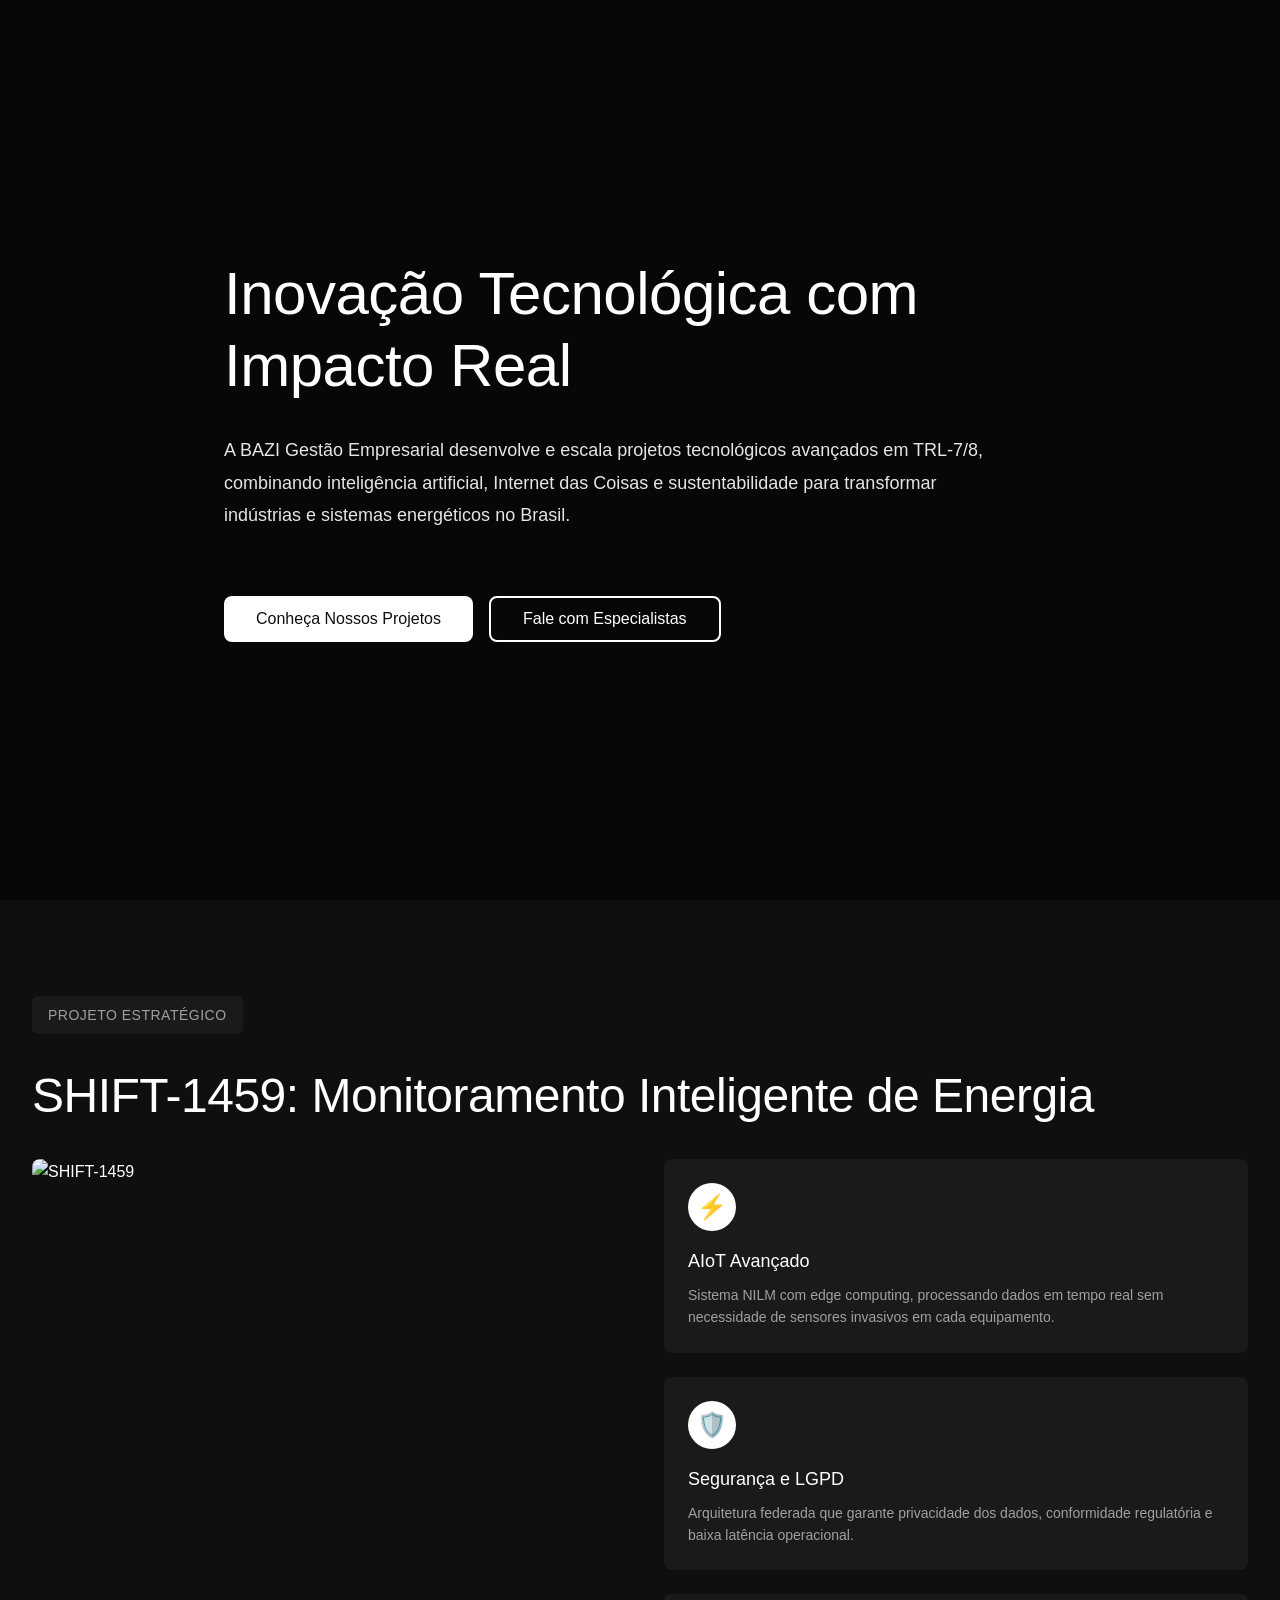
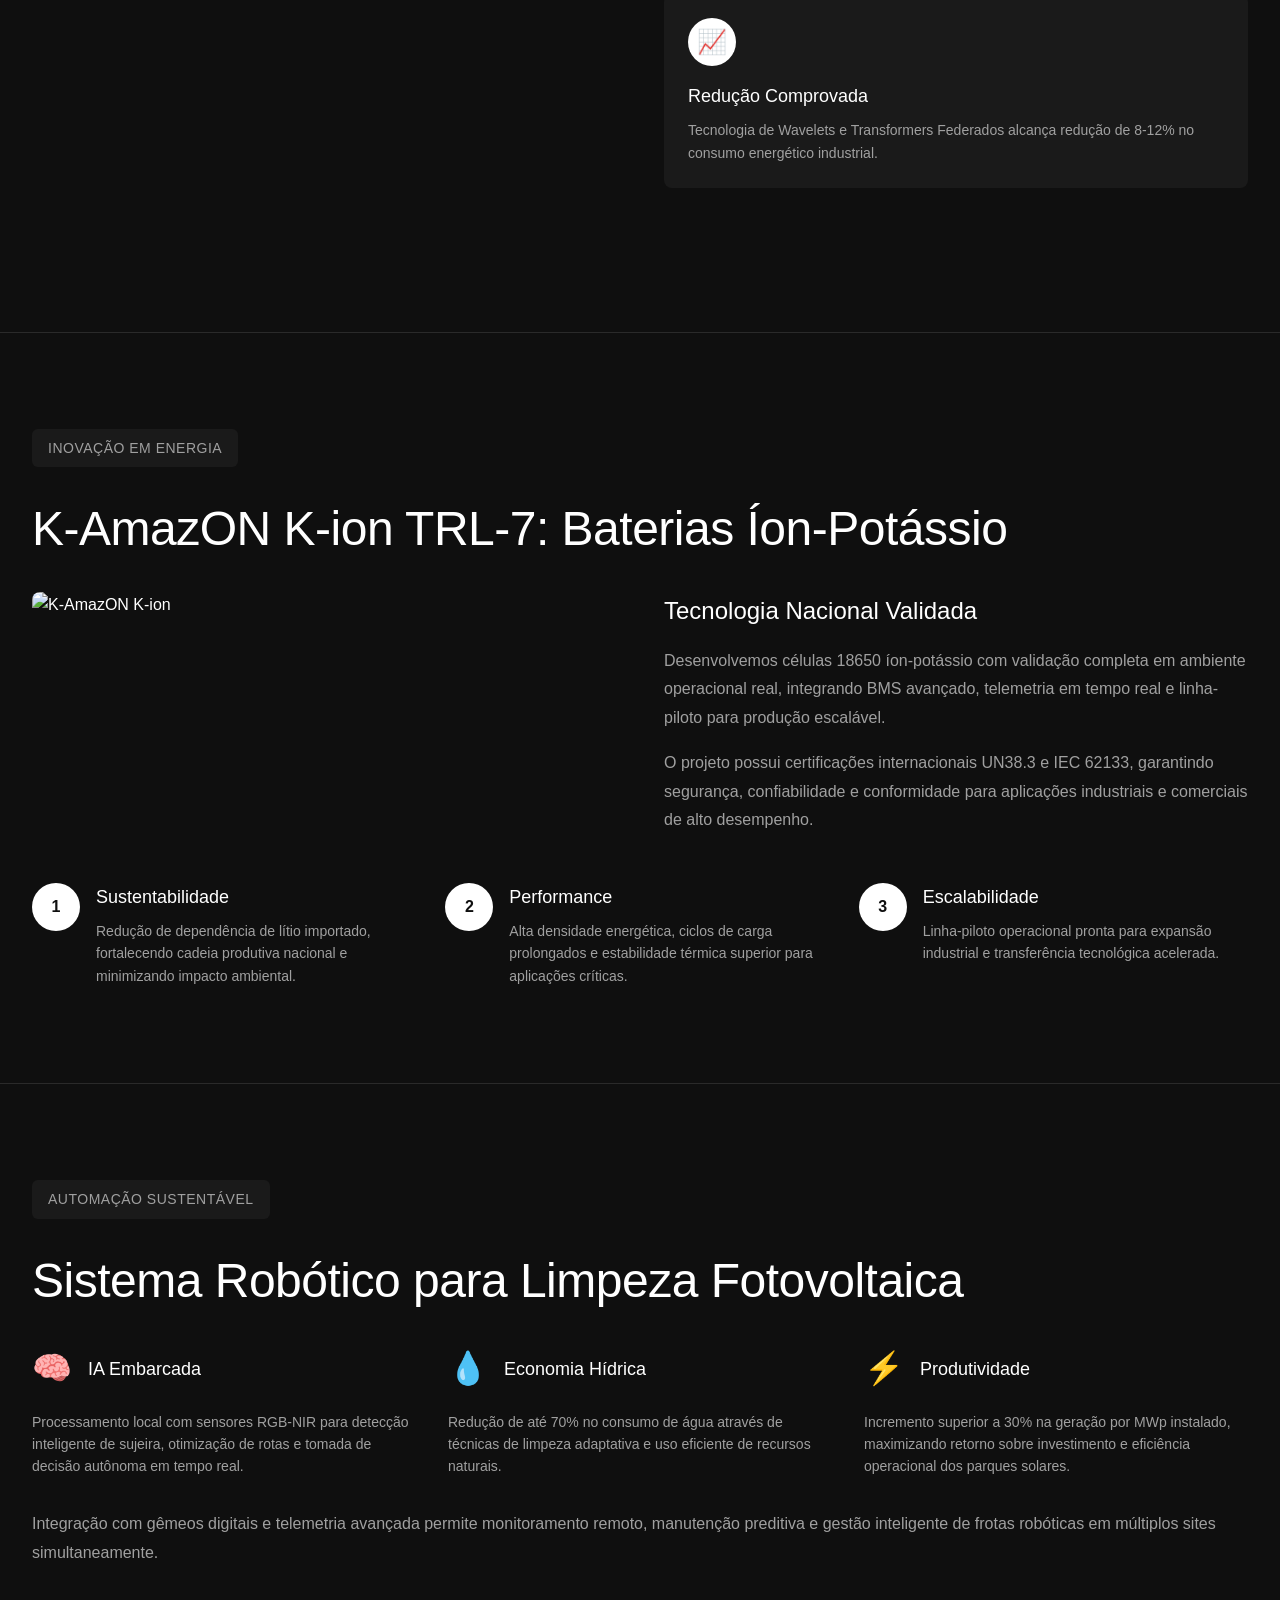
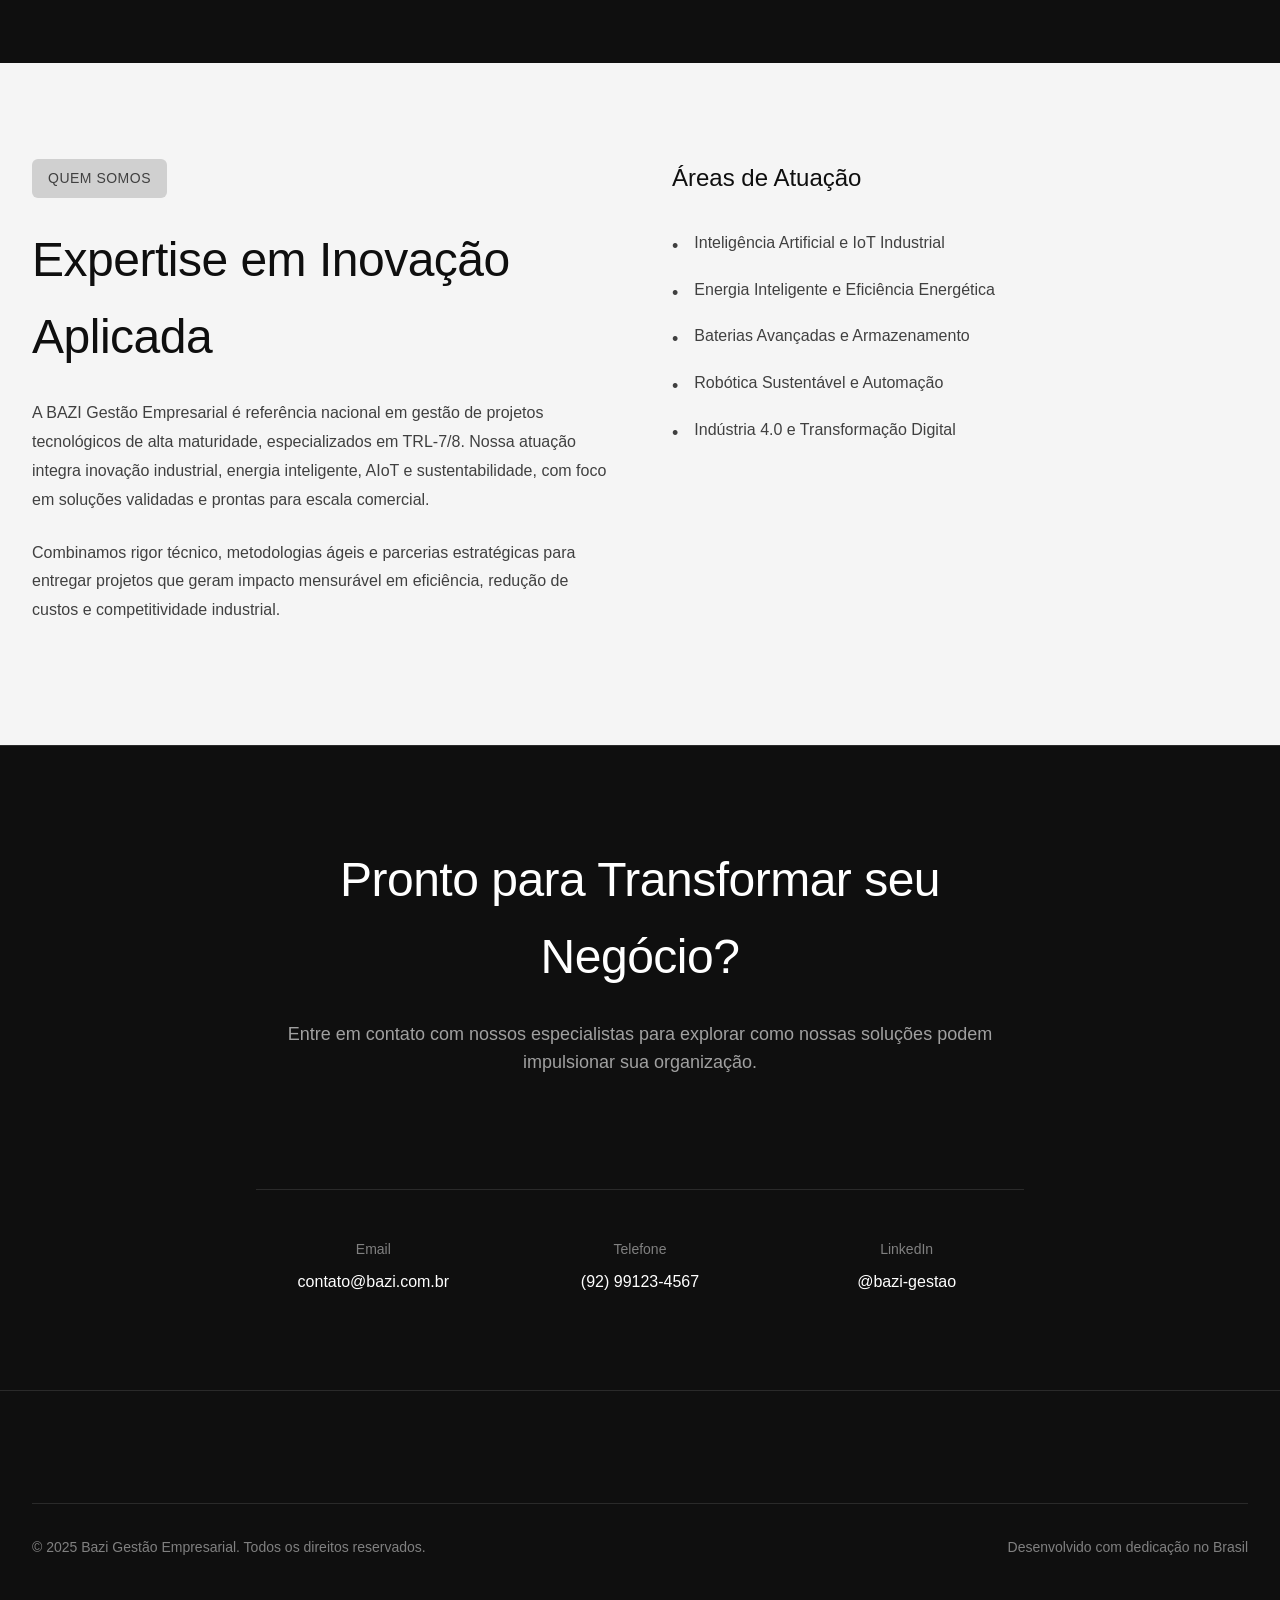
==== index.html @ 4ce4a008 "Add files via upload" ====
<!DOCTYPE html>
<html lang="pt-BR">
<head>
    <meta charset="UTF-8">
    <meta name="viewport" content="width=device-width, initial-scale=1.0">
    <title>Bazi Gestão Empresarial - Inovação e Tecnologia</title>
    <meta name="description" content="Bazi Gestão Empresarial: Inovação em IA, IoT, baterias K-ion e robótica autônoma para sustentabilidade no Amazonas.">
    <meta name="theme-color" content="#0F0F0F">
    <link rel="preconnect" href="https://fonts.googleapis.com">
    <link rel="preconnect" href="https://fonts.gstatic.com" crossorigin>
    <link href="https://fonts.googleapis.com/css2?family=Poppins:wght@400;500;600;700&family=Outfit:wght@400;500;600&family=Space+Mono:wght@400;700&display=swap" rel="stylesheet">
    <link rel="stylesheet" href="style.css">
</head>
<body>

    <!-- Faltando imagens, logo e favicon -->
    <!-- Hero -->
    <section class="hero" id="home">
        <div class="hero-content">
            <h1>Inovação Tecnológica com Impacto Real</h1>
            <p>A BAZI Gestão Empresarial desenvolve e escala projetos tecnológicos avançados em TRL-7/8, combinando inteligência artificial, Internet das Coisas e sustentabilidade para transformar indústrias e sistemas energéticos no Brasil.</p>
            <div class="hero-buttons">
                <button class="btn btn-primary" onclick="document.getElementById('projects').scrollIntoView({behavior: 'smooth'})">Conheça Nossos Projetos</button>
                <button class="btn btn-outline">Fale com Especialistas</button>
            </div>
        </div>
    </section>

    <section class="projects" id="projects">
        <!-- SHIFT-1459 -->
        <div class="project-item">
            <div class="container">
                <div class="project-badge">PROJETO ESTRATÉGICO</div>
                <h2 class="project-title">SHIFT-1459: Monitoramento Inteligente de Energia</h2>

                <div class="project-grid">
                    <img src="" alt="SHIFT-1459" class="project-image">
                    <div class="project-features">
                        <div class="feature-card">
                            <div class="feature-icon">⚡</div>
                            <h3 class="feature-title">AIoT Avançado</h3>
                            <p class="feature-text">Sistema NILM com edge computing, processando dados em tempo real sem necessidade de sensores invasivos em cada equipamento.</p>
                        </div>
                        <div class="feature-card">
                            <div class="feature-icon">🛡️</div>
                            <h3 class="feature-title">Segurança e LGPD</h3>
                            <p class="feature-text">Arquitetura federada que garante privacidade dos dados, conformidade regulatória e baixa latência operacional.</p>
                        </div>
                        <div class="feature-card">
                            <div class="feature-icon">📈</div>
                            <h3 class="feature-title">Redução Comprovada</h3>
                            <p class="feature-text">Tecnologia de Wavelets e Transformers Federados alcança redução de 8-12% no consumo energético industrial.</p>
                        </div>
                    </div>
                </div>
            </div>
        </div>

        <!-- K-AmazON K-ion -->
        <div class="project-item">
            <div class="container">
                <div class="project-badge">INOVAÇÃO EM ENERGIA</div>
                <h2 class="project-title">K-AmazON K-ion TRL-7: Baterias Íon-Potássio</h2>

                <div class="project-grid">
                    <img src="" alt="K-AmazON K-ion" class="project-image">
                    <div>
                        <h3 style="font-size: 1.5rem; font-weight: 300; color: white; margin-bottom: 1rem;">Tecnologia Nacional Validada</h3>
                        <p style="color: #A0A0A0; font-size: 1rem; line-height: 1.8; margin-bottom: 1rem;">Desenvolvemos células 18650 íon-potássio com validação completa em ambiente operacional real, integrando BMS avançado, telemetria em tempo real e linha-piloto para produção escalável.</p>
                        <p style="color: #A0A0A0; font-size: 1rem; line-height: 1.8;">O projeto possui certificações internacionais UN38.3 e IEC 62133, garantindo segurança, confiabilidade e conformidade para aplicações industriais e comerciais de alto desempenho.</p>
                    </div>
                </div>

                <div class="timeline">
                    <div class="timeline-item">
                        <div class="timeline-number">1</div>
                        <div class="timeline-content">
                            <h4>Sustentabilidade</h4>
                            <p>Redução de dependência de lítio importado, fortalecendo cadeia produtiva nacional e minimizando impacto ambiental.</p>
                        </div>
                    </div>
                    <div class="timeline-item">
                        <div class="timeline-number">2</div>
                        <div class="timeline-content">
                            <h4>Performance</h4>
                            <p>Alta densidade energética, ciclos de carga prolongados e estabilidade térmica superior para aplicações críticas.</p>
                        </div>
                    </div>
                    <div class="timeline-item">
                        <div class="timeline-number">3</div>
                        <div class="timeline-content">
                            <h4>Escalabilidade</h4>
                            <p>Linha-piloto operacional pronta para expansão industrial e transferência tecnológica acelerada.</p>
                        </div>
                    </div>
                </div>
            </div>
        </div>

        <!-- Sistema Robótico para limpeza -->
        <div class="project-item">
            <div class="container">
                <div class="project-badge">AUTOMAÇÃO SUSTENTÁVEL</div>
                <h2 class="project-title">Sistema Robótico para Limpeza Fotovoltaica</h2>

                <div style="display: grid; grid-template-columns: repeat(auto-fit, minmax(250px, 1fr)); gap: 2rem; margin-bottom: 2rem;">
                    <div>
                        <div style="display: flex; align-items: center; gap: 1rem; margin-bottom: 1rem;">
                            <span style="font-size: 2rem;">🧠</span>
                            <h3 style="font-size: 1.125rem; font-weight: 300; color: white;">IA Embarcada</h3>
                        </div>
                        <p style="color: #A0A0A0; font-size: 0.875rem; line-height: 1.6;">Processamento local com sensores RGB-NIR para detecção inteligente de sujeira, otimização de rotas e tomada de decisão autônoma em tempo real.</p>
                    </div>
                    <div>
                        <div style="display: flex; align-items: center; gap: 1rem; margin-bottom: 1rem;">
                            <span style="font-size: 2rem;">💧</span>
                            <h3 style="font-size: 1.125rem; font-weight: 300; color: white;">Economia Hídrica</h3>
                        </div>
                        <p style="color: #A0A0A0; font-size: 0.875rem; line-height: 1.6;">Redução de até 70% no consumo de água através de técnicas de limpeza adaptativa e uso eficiente de recursos naturais.</p>
                    </div>
                    <div>
                        <div style="display: flex; align-items: center; gap: 1rem; margin-bottom: 1rem;">
                            <span style="font-size: 2rem;">⚡</span>
                            <h3 style="font-size: 1.125rem; font-weight: 300; color: white;">Produtividade</h3>
                        </div>
                        <p style="color: #A0A0A0; font-size: 0.875rem; line-height: 1.6;">Incremento superior a 30% na geração por MWp instalado, maximizando retorno sobre investimento e eficiência operacional dos parques solares.</p>
                    </div>
                </div>

                <p style="color: #A0A0A0; font-size: 1rem; line-height: 1.8;">Integração com gêmeos digitais e telemetria avançada permite monitoramento remoto, manutenção preditiva e gestão inteligente de frotas robóticas em múltiplos sites simultaneamente.</p>
            </div>
        </div>
    </section>

    <!-- About -->
    <section class="about" id="about">
        <div class="container">
            <div class="about-grid">
                <div>
                    <div class="about-tag">QUEM SOMOS</div>
                    <h2>Expertise em Inovação Aplicada</h2>
                    <p>A BAZI Gestão Empresarial é referência nacional em gestão de projetos tecnológicos de alta maturidade, especializados em TRL-7/8. Nossa atuação integra inovação industrial, energia inteligente, AIoT e sustentabilidade, com foco em soluções validadas e prontas para escala comercial.</p>
                    <p>Combinamos rigor técnico, metodologias ágeis e parcerias estratégicas para entregar projetos que geram impacto mensurável em eficiência, redução de custos e competitividade industrial.</p>
                </div>
                <div>
                    <h3 class="areas-title">Áreas de Atuação</h3>
                    <ul class="areas-list">
                        <li>Inteligência Artificial e IoT Industrial</li>
                        <li>Energia Inteligente e Eficiência Energética</li>
                        <li>Baterias Avançadas e Armazenamento</li>
                        <li>Robótica Sustentável e Automação</li>
                        <li>Indústria 4.0 e Transformação Digital</li>
                    </ul>
                </div>
            </div>
        </div>
    </section>

    <!-- CTA -->
    <section class="cta">
        <div class="container">
            <div class="cta-content">
                <h2>Pronto para Transformar seu Negócio?</h2>
                <p>Entre em contato com nossos especialistas para explorar como nossas soluções podem impulsionar sua organização.</p>
                <div class="cta-buttons">
                </div>
                <div class="contact-info">
                    <div class="contact-item">
                        <span class="contact-label">Email</span>
                        <a href="mailto:contato@bazi.com.br" class="contact-link">contato@bazi.com.br</a>
                    </div>
                    <div class="contact-item">
                        <span class="contact-label">Telefone</span>
                        <a href="tel:+5592991234567" class="contact-link">(92) 99123-4567</a>
                    </div>
                    <div class="contact-item">
                        <span class="contact-label">LinkedIn</span>
                        <a href="https://linkedin.com/company/bazi" target="_blank" rel="noopener noreferrer" class="contact-link">@bazi-gestao</a>
                    </div>
                </div>
            </div>
        </div>
    </section>

    <!-- Footer -->
    <footer>
        <div class="container">
            <div class="footer-grid">
             
            </div>
            <div class="footer-bottom">
                <p>&copy; 2025 Bazi Gestão Empresarial. Todos os direitos reservados.</p>
                <p>Desenvolvido com dedicação no Brasil</p>
            </div>
        </div>
    </footer>

    <script>
        document.querySelectorAll('a[href^="#"]').forEach(anchor => {
            anchor.addEventListener('click', function (e) {
                const href = this.getAttribute('href');
                if (href !== '#' && document.querySelector(href)) {
                    e.preventDefault();
                    document.querySelector(href).scrollIntoView({
                        behavior: 'smooth'
                    });
                }
            });
        });

        const observerOptions = {
            threshold: 0.1,
            rootMargin: '0px 0px -100px 0px'
        };

        const observer = new IntersectionObserver(function(entries) {
            entries.forEach(entry => {
                if (entry.isIntersecting) {
                    entry.target.classList.add('fade-in');
                    observer.unobserve(entry.target);
                }
            });
        }, observerOptions);

        document.querySelectorAll('.project-item, .about').forEach(el => {
            observer.observe(el);
        });
    </script>
</body>
</html>
---- style.css ----
* {
            margin: 0;
            padding: 0;
            box-sizing: border-box;
        }

        html {
            scroll-behavior: smooth;
        }

        body {
            font-family: -apple-system, BlinkMacSystemFont, 'Segoe UI', 'Roboto', 'Oxygen', 'Ubuntu', 'Cantarell', sans-serif;
            background-color: #0F0F0F;
            color: #FFFFFF;
            line-height: 1.6;
        }

        .container {
            width: 100%;
            margin: 0 auto;
            padding: 0 1rem;
        }

        @media (min-width: 640px) {
            .container {
                padding: 0 1.5rem;
            }
        }

        @media (min-width: 1024px) {
            .container {
                padding: 0 2rem;
                max-width: 1280px;
            }
        }

        .hero {
            position: relative;
            width: 100%;
            min-height: 100vh;
            display: flex;
            align-items: center;
            justify-content: center;
            overflow: hidden;
        }

        .hero::before {
            content: '';
            position: absolute;
            inset: 0;
            background: url('https://images.unsplash.com/photo-1451187580459-43490279c0fa?w=1600&h=900&fit=crop') center/cover;
            opacity: 0.3;
            z-index: 0;
        }

        .hero::after {
            content: '';
            position: absolute;
            inset: 0;
            background-color: rgba(0, 0, 0, 0.55);
            z-index: 1;
        }

        .hero-content {
            position: relative;
            z-index: 10;
            max-width: 56rem;
            padding: 2rem;
            animation: fadeIn 0.8s ease-out;
        }

        .hero h1 {
            font-size: clamp(2rem, 8vw, 3.75rem);
            font-weight: 300;
            line-height: 1.2;
            margin-bottom: 2rem;
            letter-spacing: -0.5px;
        }

        .hero p {
            font-size: 1.125rem;
            color: #E5E5E5;
            max-width: 48rem;
            line-height: 1.8;
            margin-bottom: 2rem;
            font-weight: 300;
        }

        .hero-buttons {
            display: flex;
            flex-direction: column;
            gap: 1rem;
            padding-top: 2rem;
        }

        @media (min-width: 640px) {
            .hero-buttons {
                flex-direction: row;
            }
        }

        .btn {
            padding: 0.75rem 2rem;
            border-radius: 0.5rem;
            font-size: 1rem;
            font-weight: 500;
            cursor: pointer;
            transition: all 0.3s ease;
            border: none;
            text-decoration: none;
            display: inline-block;
            text-align: center;
        }

        .btn-primary {
            background-color: #FFFFFF;
            color: #0F0F0F;
        }

        .btn-primary:hover {
            background-color: #F2F2F2;
        }

        .btn-outline {
            border: 2px solid #FFFFFF;
            color: #FFFFFF;
            background-color: transparent;
        }

        .btn-outline:hover {
            background-color: rgba(255, 255, 255, 0.1);
        }

        .projects {
            background-color: #0F0F0F;
            width: 100%;
        }

        .project-item {
            padding: 6rem 0;
            border-bottom: 1px solid #2A2A2A;
        }

        .project-item:last-child {
            border-bottom: none;
        }

        .project-badge {
            display: inline-flex;
            align-items: center;
            gap: 0.5rem;
            background-color: #1A1A1A;
            padding: 0.5rem 1rem;
            border-radius: 0.375rem;
            margin-bottom: 1.5rem;
            color: #A0A0A0;
            font-size: 0.875rem;
            font-weight: 500;
            text-transform: uppercase;
            letter-spacing: 0.5px;
        }

        .project-title {
            font-size: clamp(1.875rem, 5vw, 3rem);
            font-weight: 300;
            margin-bottom: 1.5rem;
            letter-spacing: -0.5px;
        }

        .project-grid {
            display: grid;
            grid-template-columns: 1fr;
            gap: 3rem;
            align-items: start;
            margin-bottom: 3rem;
        }

        @media (min-width: 1024px) {
            .project-grid {
                grid-template-columns: 1fr 1fr;
            }
        }

        .project-image {
            width: 100%;
            height: auto;
            border-radius: 0.5rem;
            object-fit: cover;
        }

        .project-features {
            display: grid;
            grid-template-columns: 1fr;
            gap: 1.5rem;
        }

        .feature-card {
            background-color: #1A1A1A;
            padding: 1.5rem;
            border-radius: 0.5rem;
        }

        .feature-icon {
            width: 3rem;
            height: 3rem;
            border-radius: 50%;
            background-color: #FFFFFF;
            color: #0F0F0F;
            display: flex;
            align-items: center;
            justify-content: center;
            margin-bottom: 1rem;
            font-size: 1.5rem;
        }

        .feature-title {
            font-size: 1.125rem;
            font-weight: 500;
            margin-bottom: 0.5rem;
        }

        .feature-text {
            color: #A0A0A0;
            font-size: 0.875rem;
            line-height: 1.6;
        }

        .timeline {
            display: grid;
            grid-template-columns: 1fr;
            gap: 1.5rem;
        }

        @media (min-width: 768px) {
            .timeline {
                grid-template-columns: repeat(3, 1fr);
            }
        }

        .timeline-item {
            position: relative;
            display: flex;
            gap: 1rem;
        }

        .timeline-number {
            width: 3rem;
            height: 3rem;
            border-radius: 50%;
            background-color: #FFFFFF;
            color: #0F0F0F;
            display: flex;
            align-items: center;
            justify-content: center;
            font-weight: 600;
            flex-shrink: 0;
            z-index: 10;
        }

        .timeline-content h4 {
            font-size: 1.125rem;
            font-weight: 300;
            margin-bottom: 0.5rem;
        }

        .timeline-content p {
            color: #A0A0A0;
            font-size: 0.875rem;
            line-height: 1.6;
        }


        .about {
            background-color: #F5F5F5;
            padding: 6rem 0;
        }

        .about-grid {
            display: grid;
            grid-template-columns: 1fr;
            gap: 4rem;
        }

        @media (min-width: 1024px) {
            .about-grid {
                grid-template-columns: 1fr 1fr;
            }
        }

        .about-tag {
            display: inline-block;
            background-color: #D0D0D0;
            padding: 0.5rem 1rem;
            border-radius: 0.375rem;
            color: #404040;
            font-size: 0.875rem;
            font-weight: 500;
            text-transform: uppercase;
            letter-spacing: 0.5px;
            margin-bottom: 1.5rem;
        }

        .about h2 {
            font-size: clamp(1.875rem, 5vw, 3rem);
            font-weight: 300;
            color: #0F0F0F;
            margin-bottom: 1.5rem;
            letter-spacing: -0.5px;
        }

        .about p {
            color: #404040;
            font-size: 1rem;
            font-weight: 300;
            line-height: 1.8;
            margin-bottom: 1.5rem;
        }

        .areas-title {
            font-size: 1.5rem;
            font-weight: 300;
            color: #0F0F0F;
            margin-bottom: 2rem;
        }

        .areas-list {
            list-style: none;
        }

        .areas-list li {
            display: flex;
            gap: 1rem;
            margin-bottom: 1rem;
            color: #404040;
            font-size: 1rem;
            font-weight: 300;
        }

        .areas-list li::before {
            content: '•';
            font-weight: 300;
            font-size: 1.125rem;
            margin-top: 0.125rem;
            flex-shrink: 0;
        }

       
        .cta {
            background-color: #0F0F0F;
            padding: 6rem 0;
            border-top: 1px solid #2A2A2A;
        }

        .cta-content {
            max-width: 48rem;
            margin: 0 auto;
            text-align: center;
        }

        .cta h2 {
            font-size: clamp(1.875rem, 5vw, 3rem);
            font-weight: 300;
            margin-bottom: 1.5rem;
            letter-spacing: -0.5px;
        }

        .cta p {
            font-size: 1.125rem;
            color: #A0A0A0;
            font-weight: 300;
            margin-bottom: 2rem;
        }

        .cta-buttons {
            display: flex;
            flex-direction: column;
            gap: 1rem;
            justify-content: center;
            padding-top: 2rem;
            margin-bottom: 3rem;
        }
        /* responsividade */
        @media (min-width: 640px) {
            .cta-buttons {
                flex-direction: row;
            }
        }

        .contact-info {
            padding-top: 3rem;
            border-top: 1px solid #2A2A2A;
            display: grid;
            grid-template-columns: 1fr;
            gap: 2rem;
        }

        @media (min-width: 768px) {
            .contact-info {
                grid-template-columns: repeat(3, 1fr);
            }
        }

        .contact-item {
            text-align: center;
        }

        .contact-label {
            color: #808080;
            font-size: 0.875rem;
            margin-bottom: 0.5rem;
            display: block;
        }

        .contact-link {
            color: #FFFFFF;
            text-decoration: none;
            font-weight: 300;
            transition: color 0.3s ease;
        }

        .contact-link:hover {
            color: #A0A0A0;
        }

        /* Footer */
        footer {
            background-color: #0F0F0F;
            border-top: 1px solid #2A2A2A;
            padding: 4rem 0;
        }

        .footer-grid {
            display: grid;
            grid-template-columns: 1fr;
            gap: 3rem;
            margin-bottom: 3rem;
        }

        @media (min-width: 768px) {
            .footer-grid {
                grid-template-columns: repeat(4, 1fr);
            }
        }

        .footer-section h3,
        .footer-section h4 {
            font-weight: 300;
            margin-bottom: 1rem;
            font-size: 1.125rem;
        }

        .footer-section p {
            color: #808080;
            font-size: 0.875rem;
            line-height: 1.6;
            font-weight: 300;
        }

        .footer-links {
            list-style: none;
        }

        .footer-links li {
            margin-bottom: 0.5rem;
        }

        .footer-links a {
            color: #808080;
            text-decoration: none;
            font-size: 0.875rem;
            font-weight: 300;
            transition: color 0.3s ease;
        }

        .footer-links a:hover {
            color: #FFFFFF;
        }

        .footer-bottom {
            border-top: 1px solid #2A2A2A;
            padding-top: 2rem;
            display: flex;
            flex-direction: column;
            gap: 1rem;
            text-align: center;
        }

        @media (min-width: 768px) {
            .footer-bottom {
                flex-direction: row;
                justify-content: space-between;
                text-align: left;
            }
        }

        .footer-bottom p {
            color: #808080;
            font-size: 0.875rem;
            font-weight: 300;
        }

        /* animação */
        @keyframes fadeIn {
            from {
                opacity: 0;
                transform: translateY(20px);
            }
            to {
                opacity: 1;
                transform: translateY(0);
            }
        }

        .fade-in {
            animation: fadeIn 0.8s ease-out;
        }

        .icon {
            display: inline-block;
            width: 1.5rem;
            height: 1.5rem;
        }
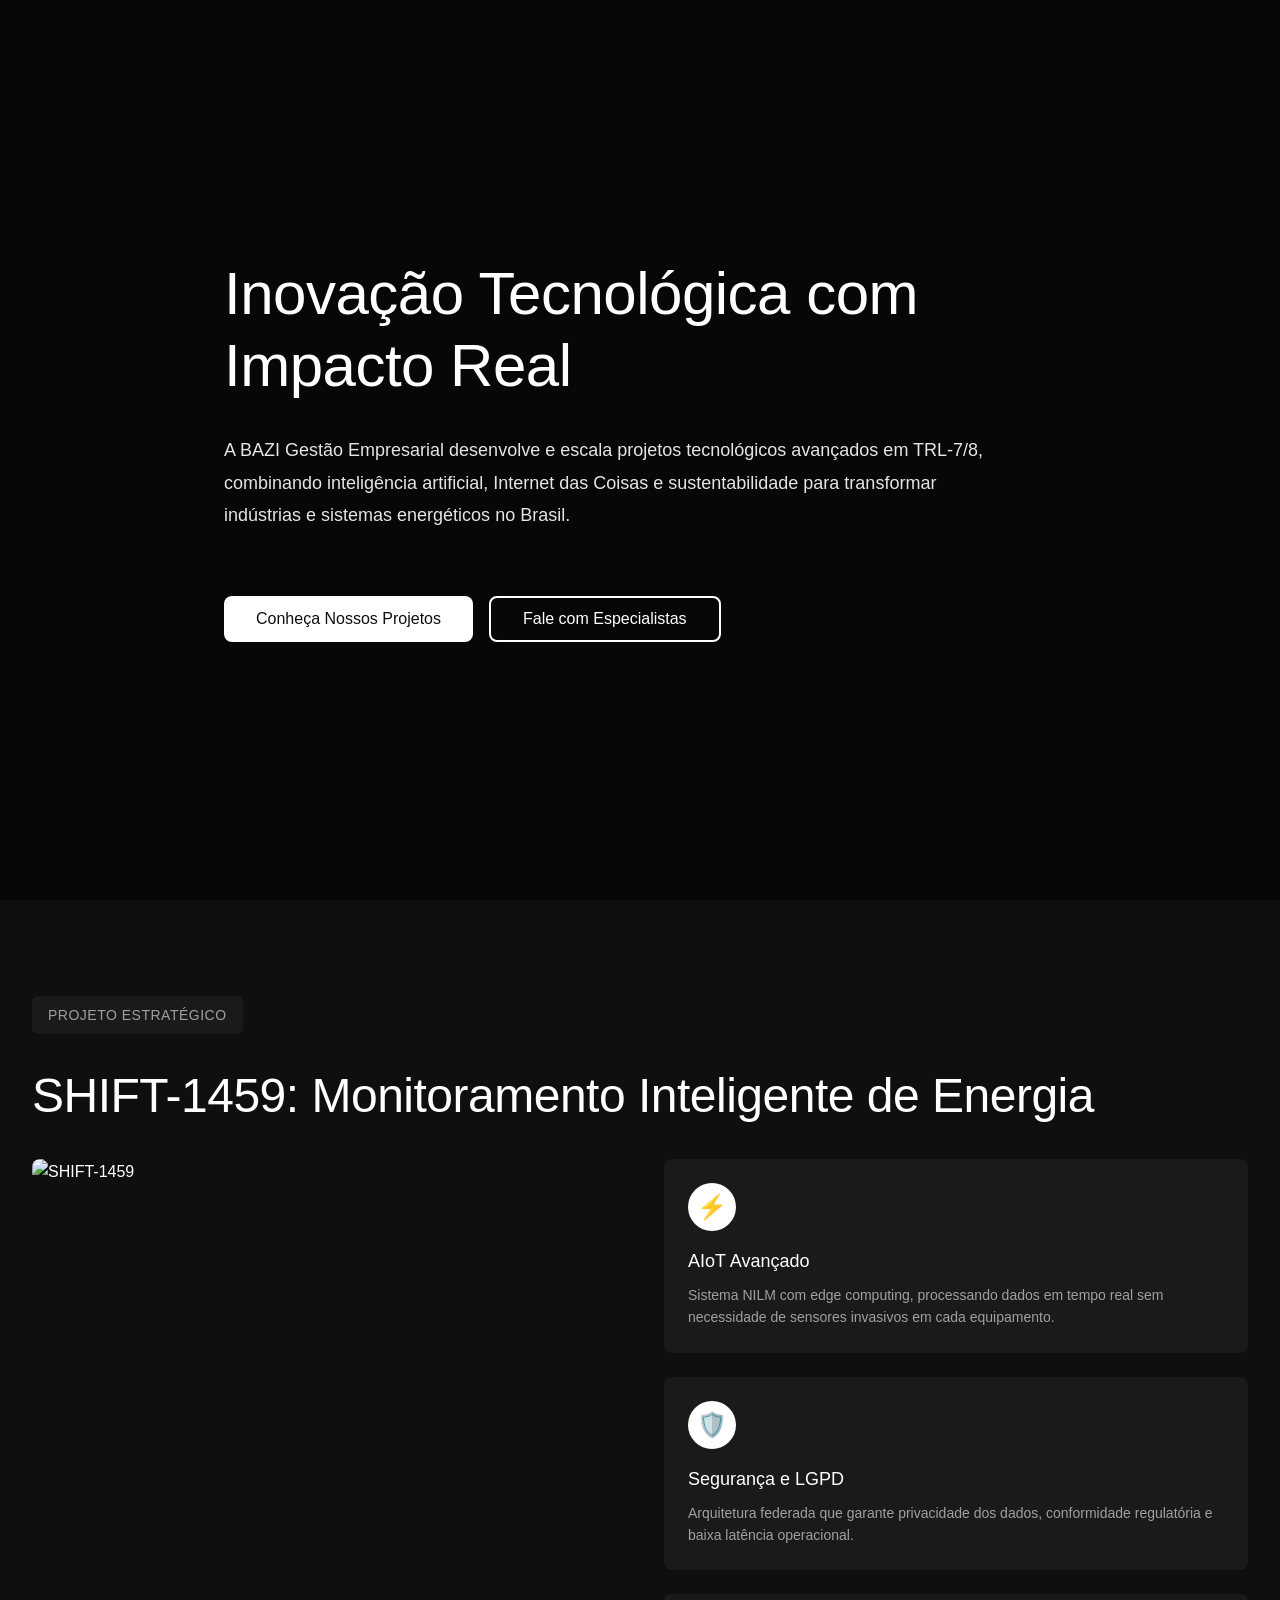
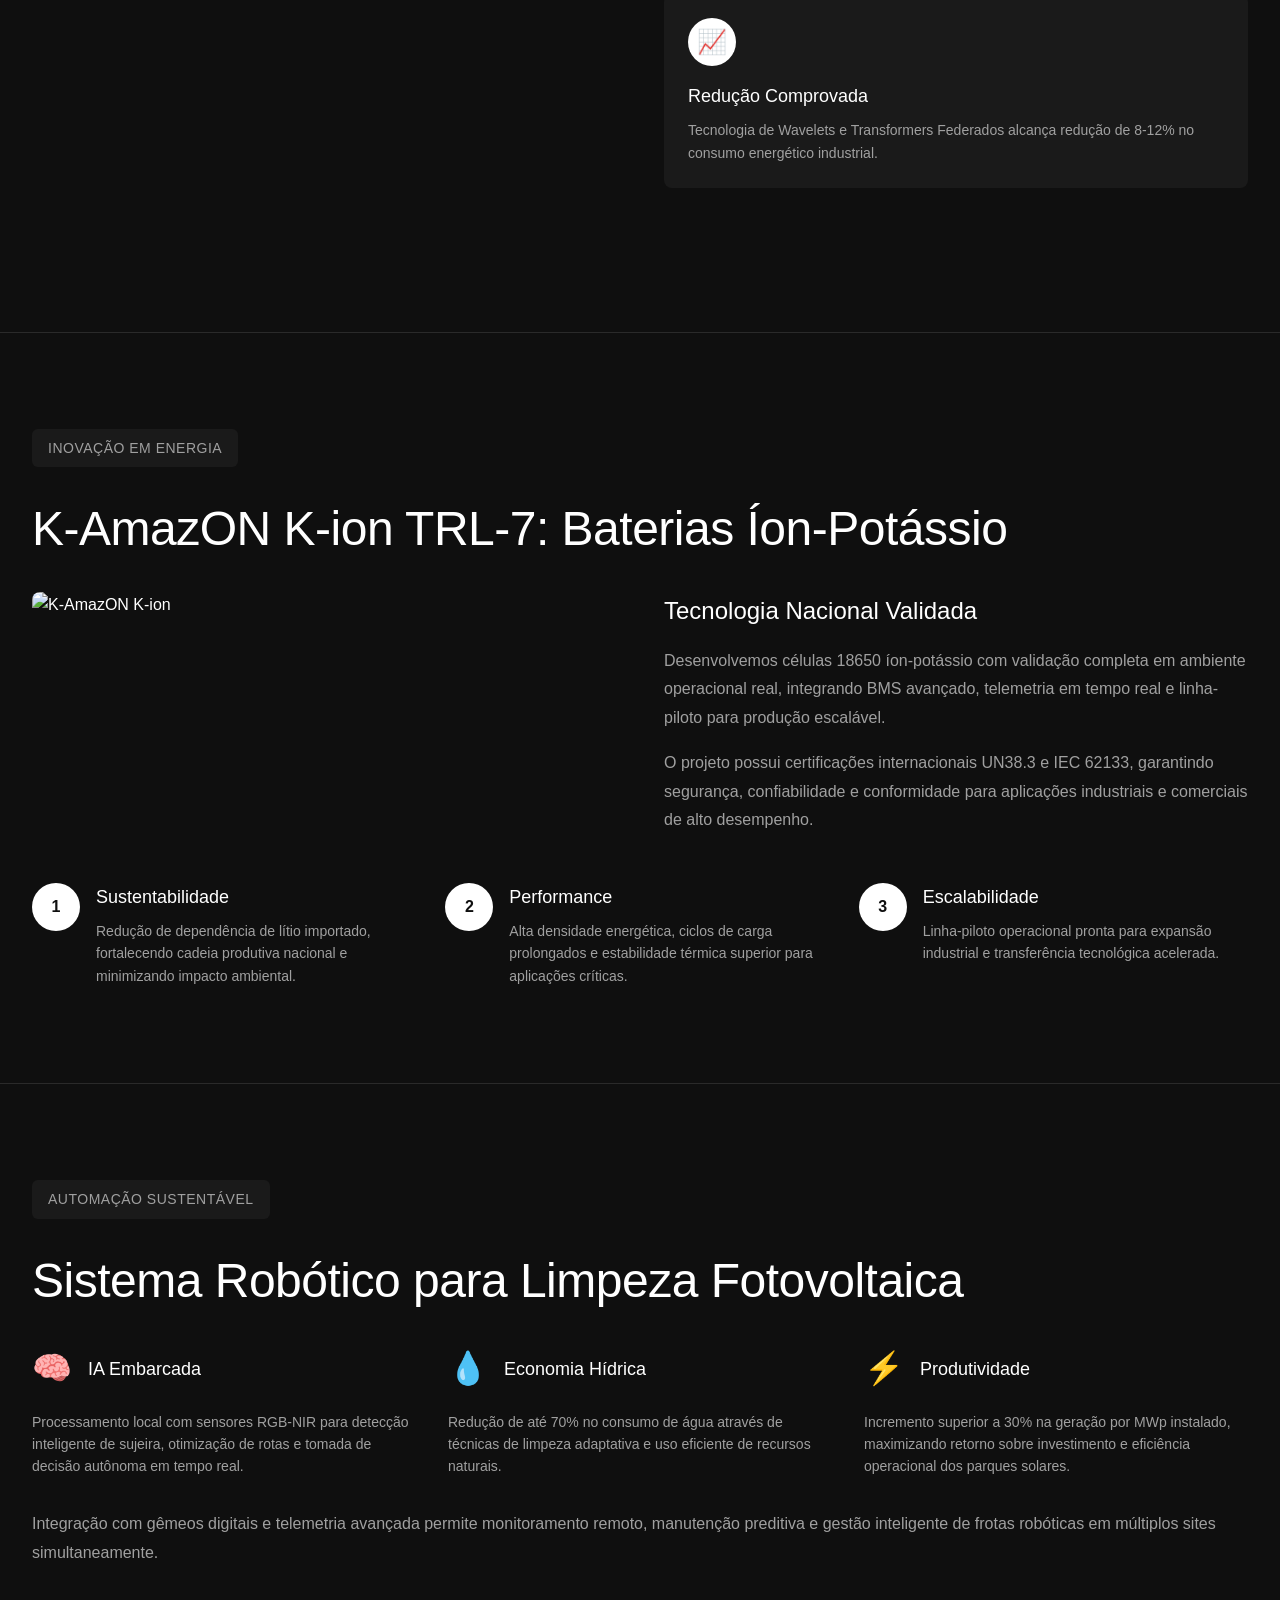
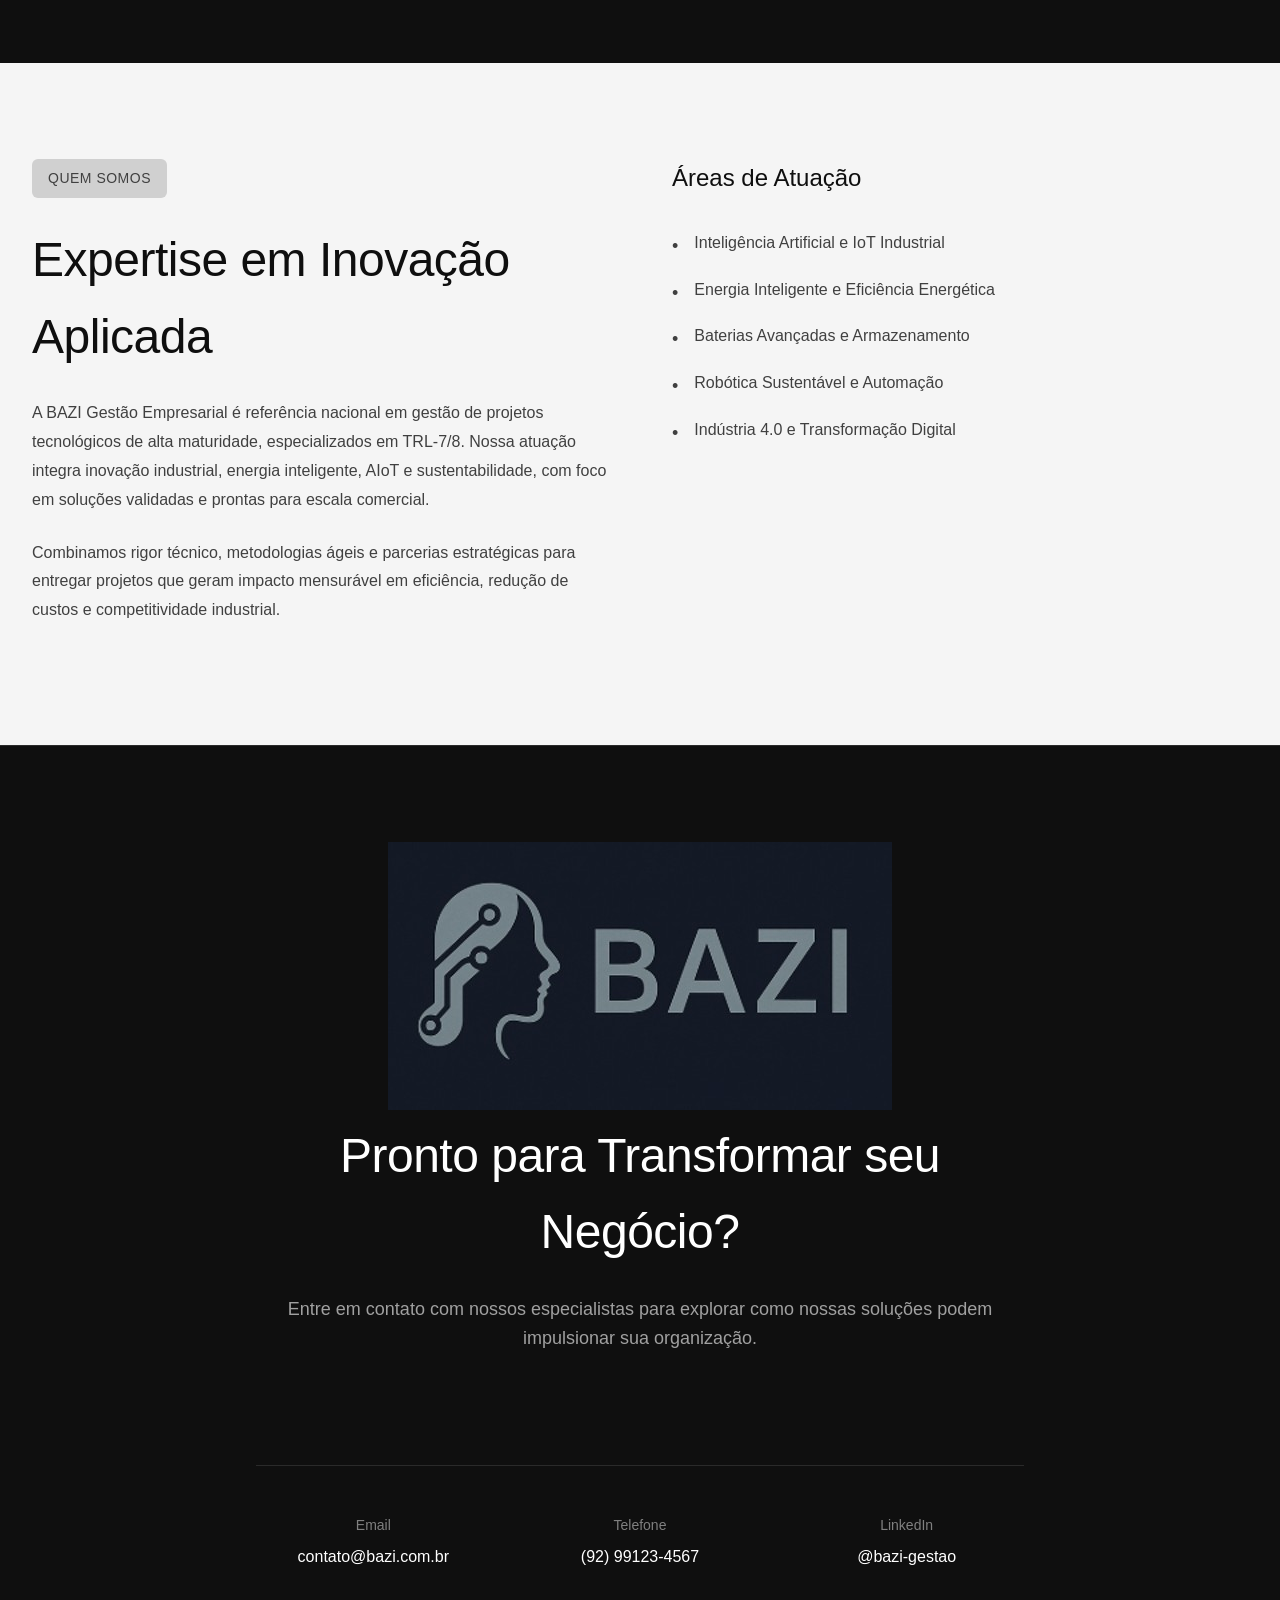
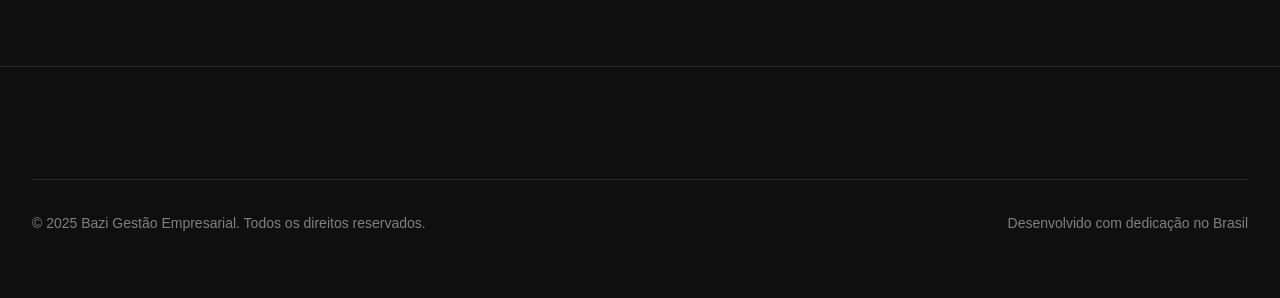
==== commit 7e2163fb: "Add files via upload" ====
--- a/index.html
+++ b/index.html
@@ -10,6 +10,7 @@
     <link rel="preconnect" href="https://fonts.gstatic.com" crossorigin>
     <link href="https://fonts.googleapis.com/css2?family=Poppins:wght@400;500;600;700&family=Outfit:wght@400;500;600&family=Space+Mono:wght@400;700&display=swap" rel="stylesheet">
     <link rel="stylesheet" href="style.css">
+    <link rel="shortcut icon" href="favicon.ico" type="image/x-icon">
 </head>
 <body>
 
@@ -21,7 +22,7 @@
             <p>A BAZI Gestão Empresarial desenvolve e escala projetos tecnológicos avançados em TRL-7/8, combinando inteligência artificial, Internet das Coisas e sustentabilidade para transformar indústrias e sistemas energéticos no Brasil.</p>
             <div class="hero-buttons">
                 <button class="btn btn-primary" onclick="document.getElementById('projects').scrollIntoView({behavior: 'smooth'})">Conheça Nossos Projetos</button>
-                <button class="btn btn-outline">Fale com Especialistas</button>
+                <button class="btn btn-outline" onclick="document.getElementById('cta').scrollIntoView({behavior: 'smooth'})">Fale com Especialistas</button>
             </div>
         </div>
     </section>
@@ -34,7 +35,7 @@
                 <h2 class="project-title">SHIFT-1459: Monitoramento Inteligente de Energia</h2>
 
                 <div class="project-grid">
-                    <img src="" alt="SHIFT-1459" class="project-image">
+                    <img src="SHIFT-1459.png" alt="SHIFT-1459" class="project-image">
                     <div class="project-features">
                         <div class="feature-card">
                             <div class="feature-icon">⚡</div>
@@ -63,7 +64,7 @@
                 <h2 class="project-title">K-AmazON K-ion TRL-7: Baterias Íon-Potássio</h2>
 
                 <div class="project-grid">
-                    <img src="" alt="K-AmazON K-ion" class="project-image">
+                    <img src="K-AmazON K-ion .png" alt="K-AmazON K-ion" class="project-image">
                     <div>
                         <h3 style="font-size: 1.5rem; font-weight: 300; color: white; margin-bottom: 1rem;">Tecnologia Nacional Validada</h3>
                         <p style="color: #A0A0A0; font-size: 1rem; line-height: 1.8; margin-bottom: 1rem;">Desenvolvemos células 18650 íon-potássio com validação completa em ambiente operacional real, integrando BMS avançado, telemetria em tempo real e linha-piloto para produção escalável.</p>
@@ -157,9 +158,10 @@
     </section>
 
     <!-- CTA -->
-    <section class="cta">
+    <section class="cta" id="cta">
         <div class="container">
             <div class="cta-content">
+                <img src="Logo Bazi Gestão Empresarial.jpg" alt="">
                 <h2>Pronto para Transformar seu Negócio?</h2>
                 <p>Entre em contato com nossos especialistas para explorar como nossas soluções podem impulsionar sua organização.</p>
                 <div class="cta-buttons">
--- a/style.css
+++ b/style.css
@@ -183,7 +183,7 @@
 
         .project-image {
             width: 100%;
-            height: auto;
+            height: 100%;
             border-radius: 0.5rem;
             object-fit: cover;
         }
@@ -379,6 +379,14 @@
             padding-top: 2rem;
             margin-bottom: 3rem;
         }
+
+        .cta-image {
+            width: 100%;
+            height: 100%;
+            border-radius: 0.5rem;
+            object-fit: cover;
+        } 
+
         /* responsividade */
         @media (min-width: 640px) {
             .cta-buttons {
@@ -419,7 +427,7 @@
         }
 
         .contact-link:hover {
-            color: #A0A0A0;
+            color: #A0A0A0;   
         }
 
         /* Footer */
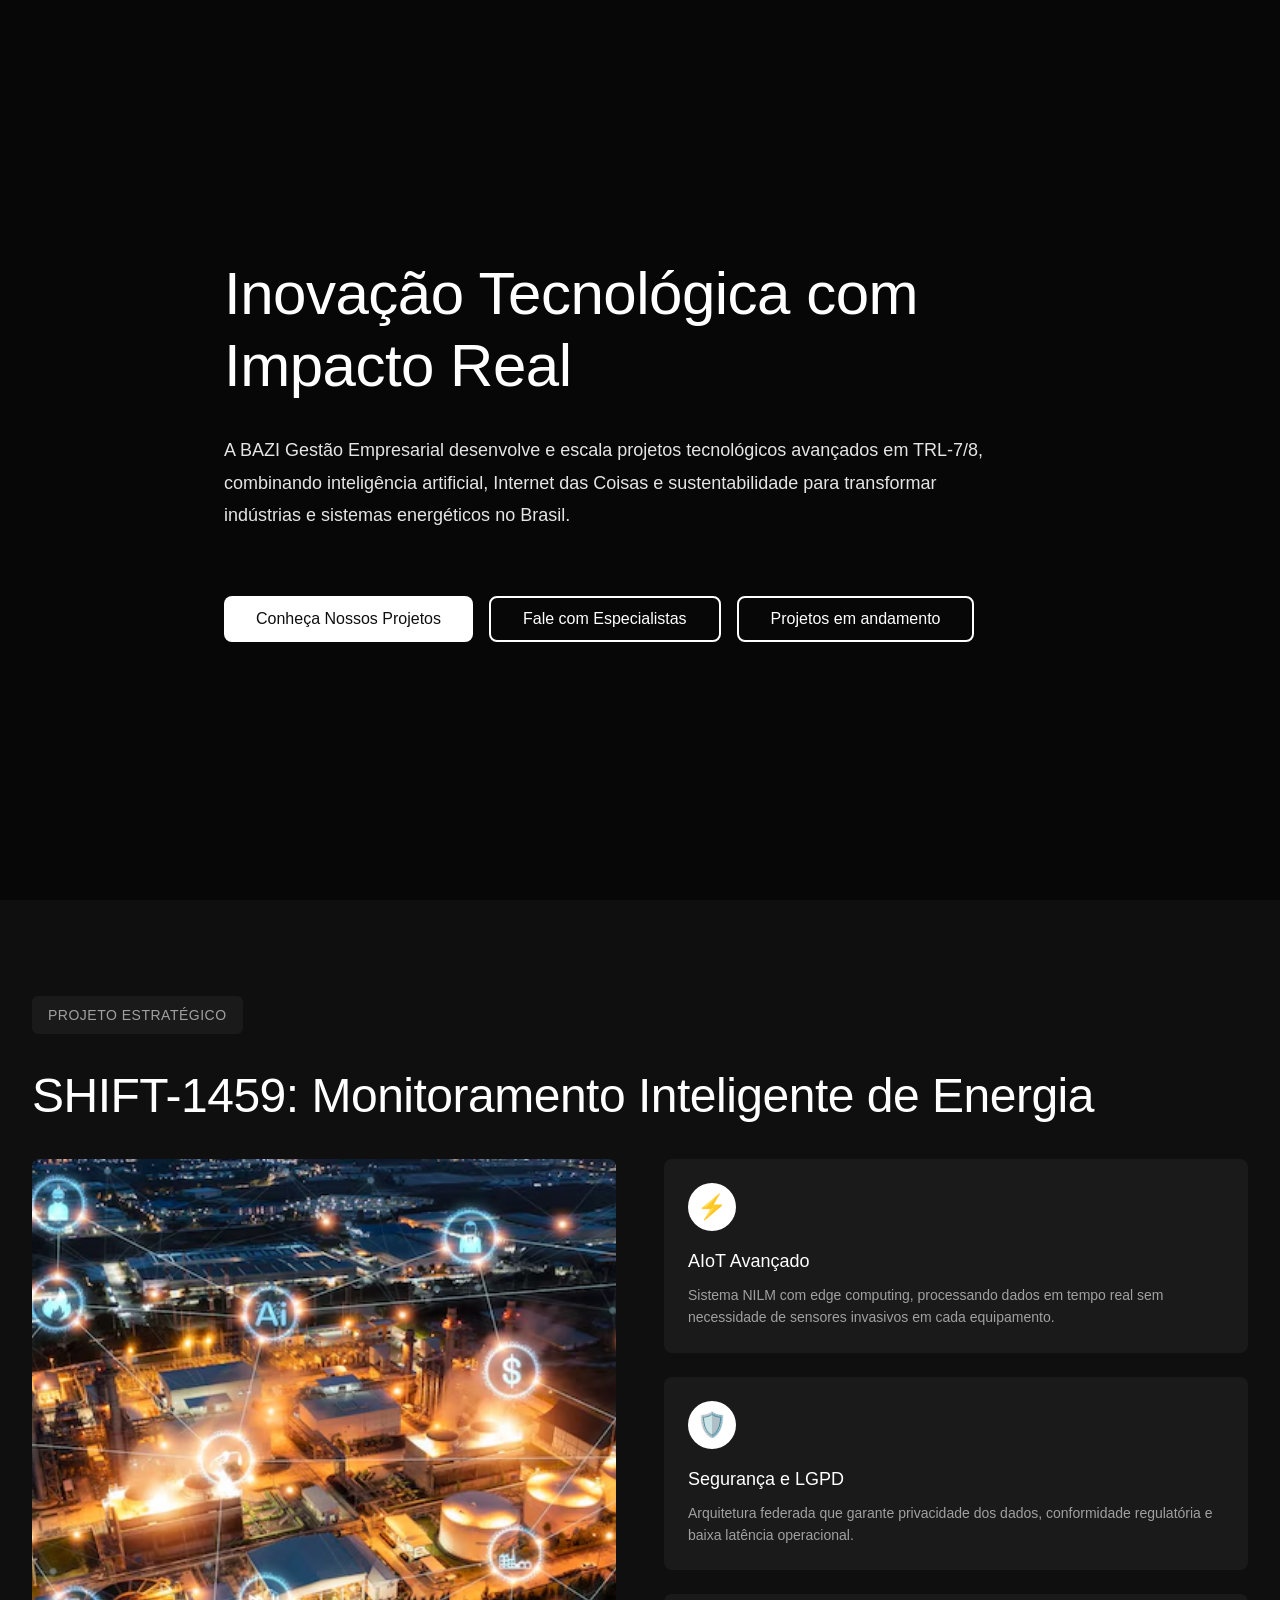
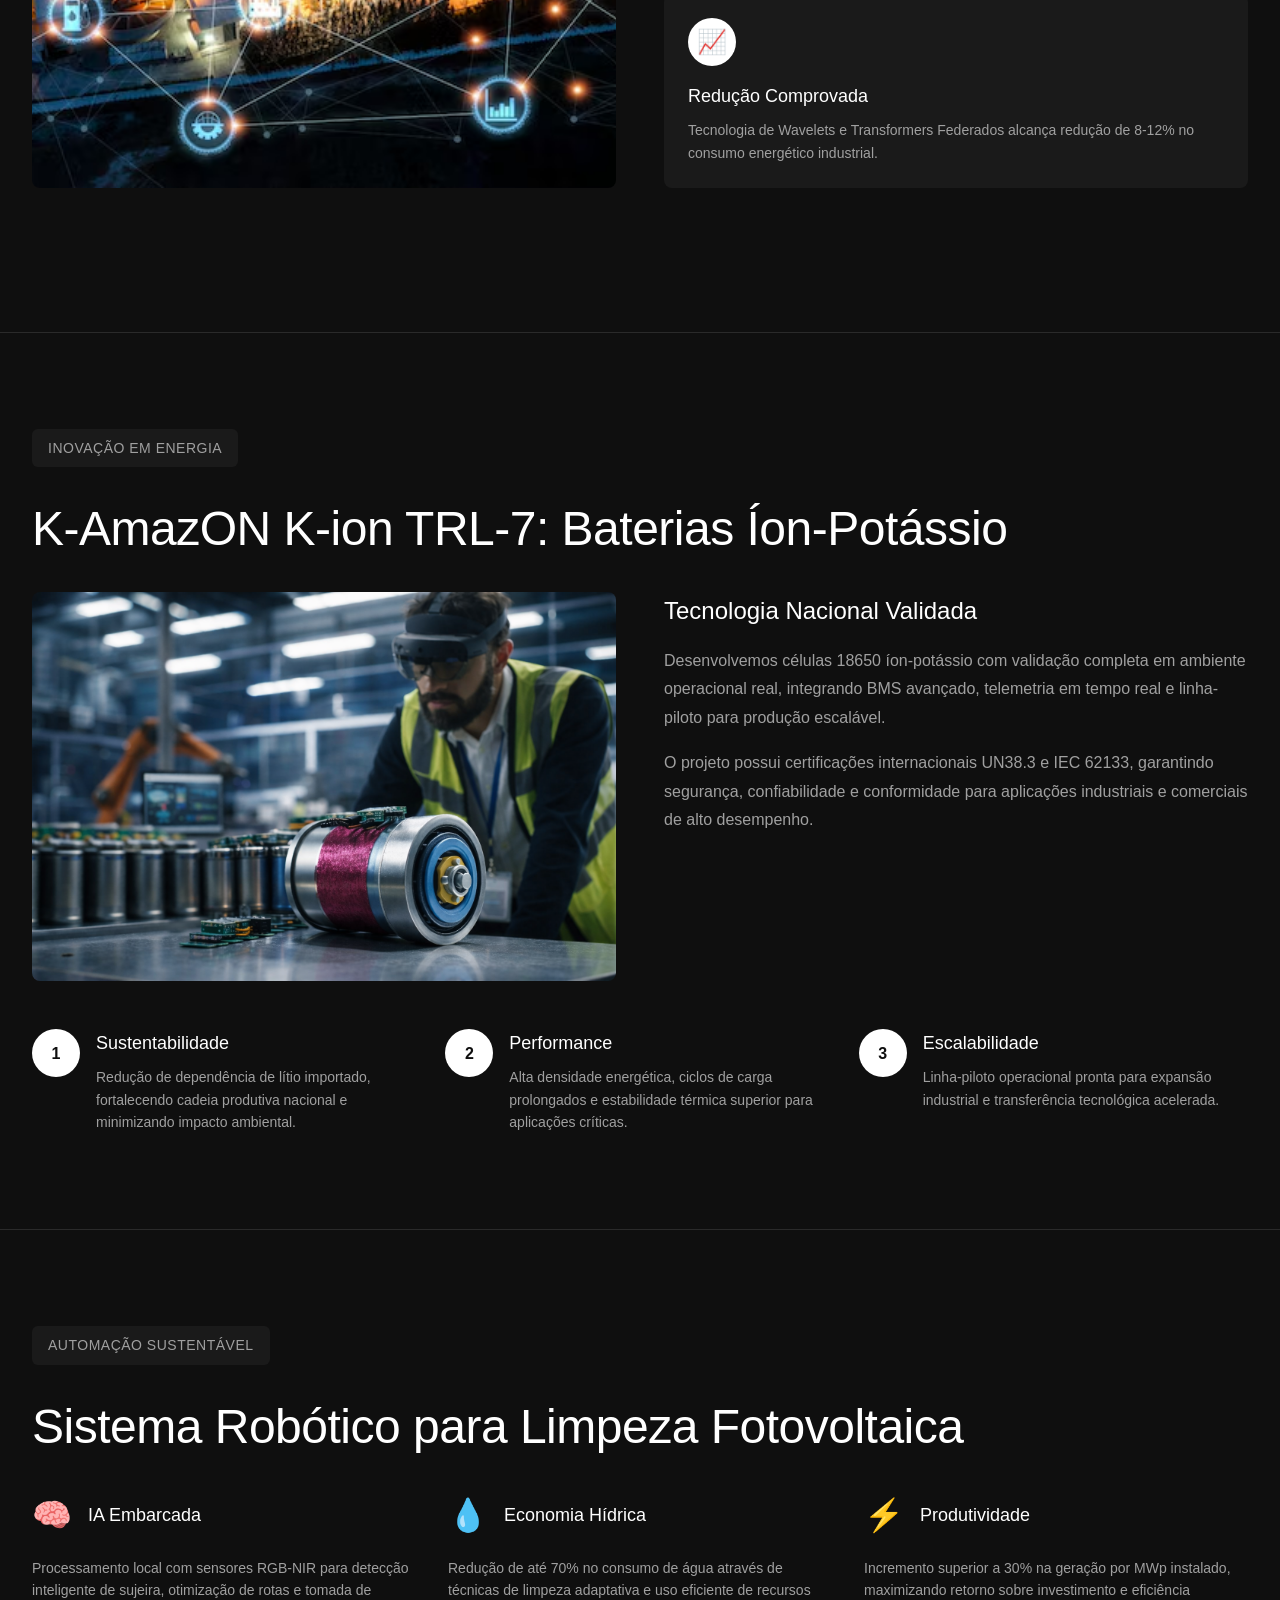
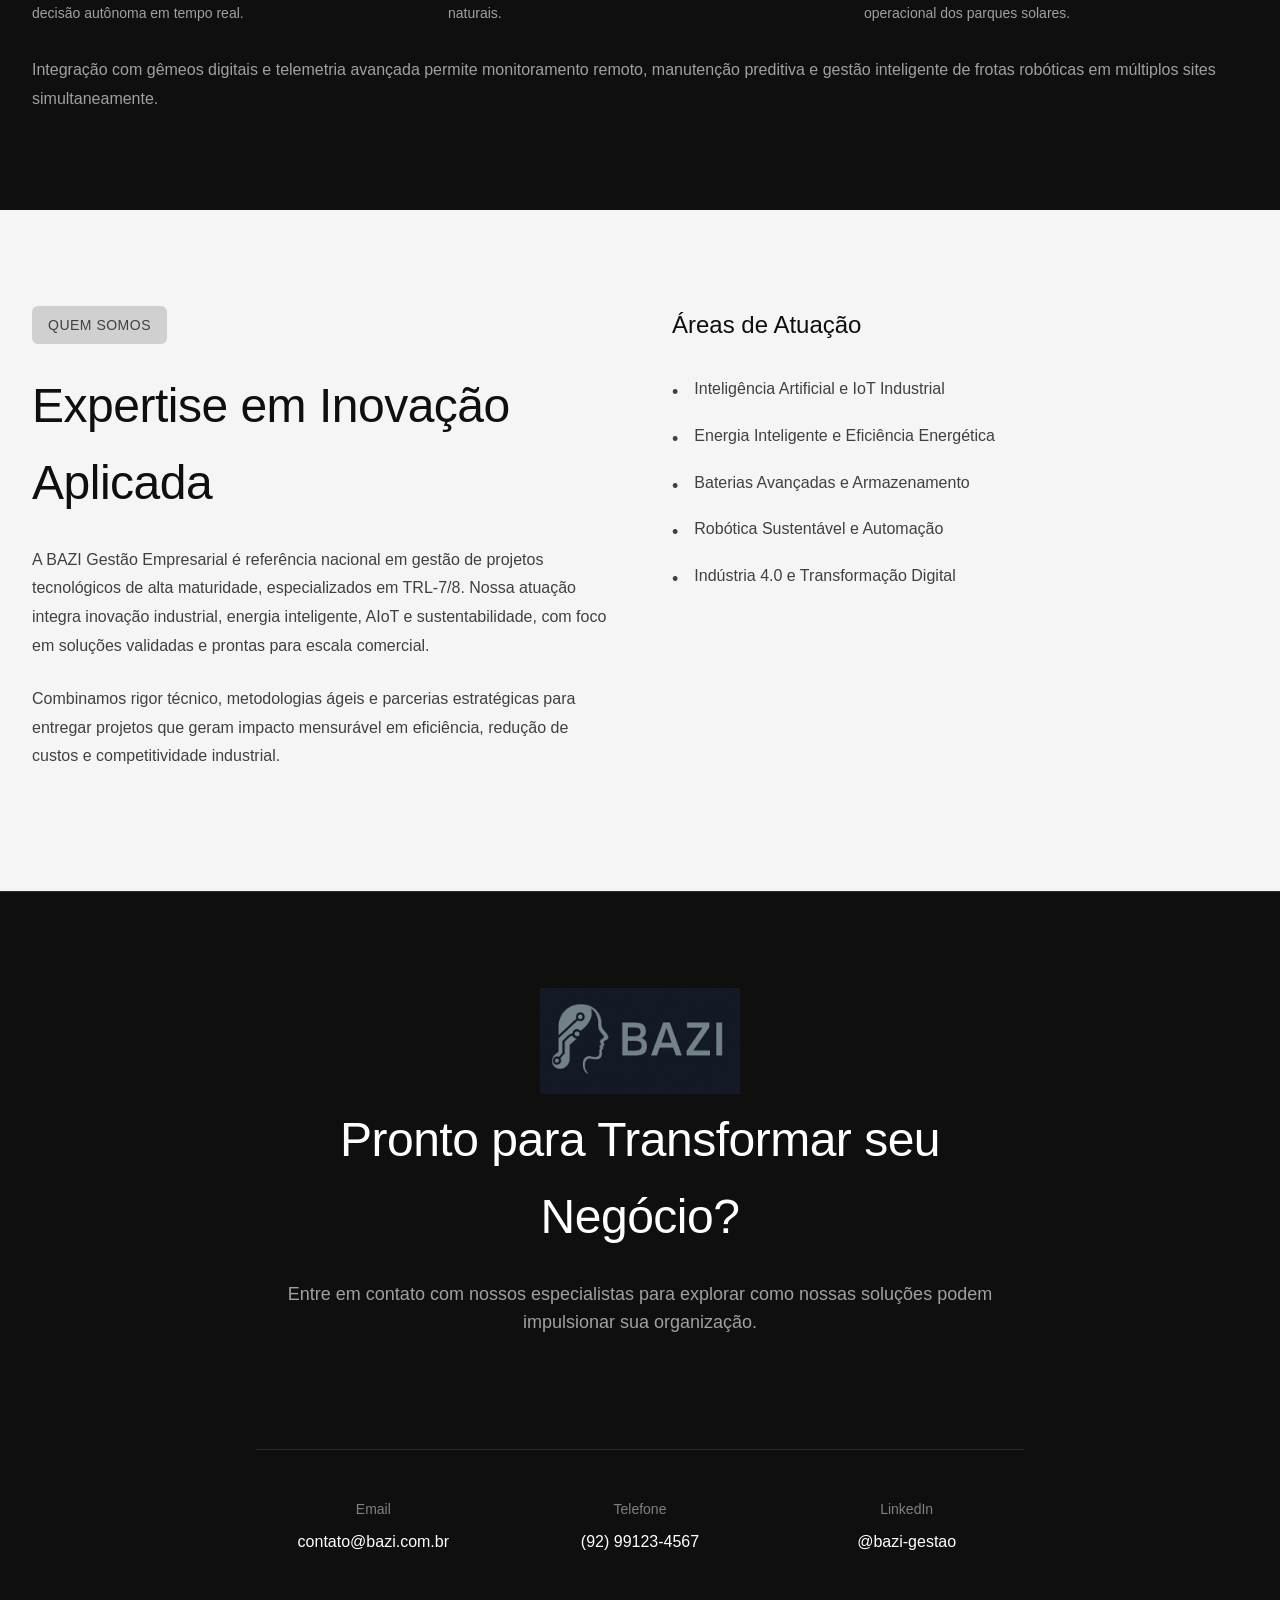
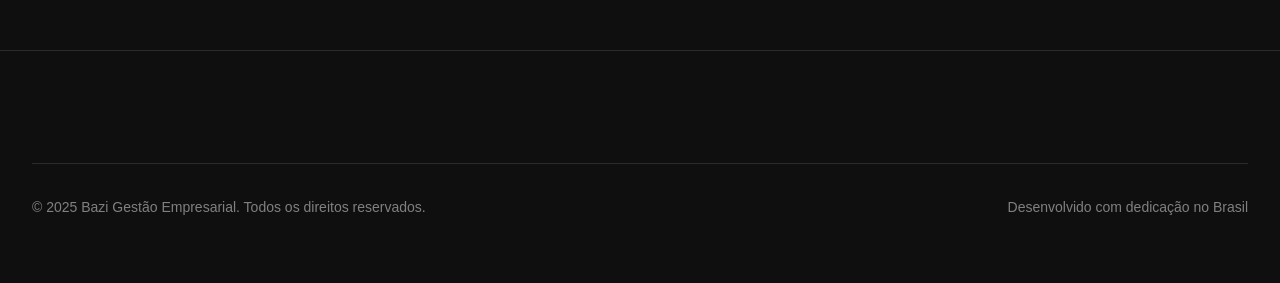
==== commit 84023feb: "Add files via upload" ====
--- a/index.html
+++ b/index.html
@@ -11,10 +11,10 @@
     <link href="https://fonts.googleapis.com/css2?family=Poppins:wght@400;500;600;700&family=Outfit:wght@400;500;600&family=Space+Mono:wght@400;700&display=swap" rel="stylesheet">
     <link rel="stylesheet" href="style.css">
     <link rel="shortcut icon" href="favicon.ico" type="image/x-icon">
+   
 </head>
 <body>
 
-    <!-- Faltando imagens, logo e favicon -->
     <!-- Hero -->
     <section class="hero" id="home">
         <div class="hero-content">
@@ -23,6 +23,7 @@
             <div class="hero-buttons">
                 <button class="btn btn-primary" onclick="document.getElementById('projects').scrollIntoView({behavior: 'smooth'})">Conheça Nossos Projetos</button>
                 <button class="btn btn-outline" onclick="document.getElementById('cta').scrollIntoView({behavior: 'smooth'})">Fale com Especialistas</button>
+                <button class="btn btn-outline" onclick="window.location.href='indexEventos.html'"> Projetos em andamento </button>
             </div>
         </div>
     </section>
--- a/style.css
+++ b/style.css
@@ -21,18 +21,6 @@
             padding: 0 1rem;
         }
 
-        @media (min-width: 640px) {
-            .container {
-                padding: 0 1.5rem;
-            }
-        }
-
-        @media (min-width: 1024px) {
-            .container {
-                padding: 0 2rem;
-                max-width: 1280px;
-            }
-        }
 
         .hero {
             position: relative;
@@ -93,11 +81,6 @@
             padding-top: 2rem;
         }
 
-        @media (min-width: 640px) {
-            .hero-buttons {
-                flex-direction: row;
-            }
-        }
 
         .btn {
             padding: 0.75rem 2rem;
@@ -175,12 +158,6 @@
             margin-bottom: 3rem;
         }
 
-        @media (min-width: 1024px) {
-            .project-grid {
-                grid-template-columns: 1fr 1fr;
-            }
-        }
-
         .project-image {
             width: 100%;
             height: 100%;
@@ -231,11 +208,7 @@
             gap: 1.5rem;
         }
 
-        @media (min-width: 768px) {
-            .timeline {
-                grid-template-columns: repeat(3, 1fr);
-            }
-        }
+       
 
         .timeline-item {
             position: relative;
@@ -269,7 +242,6 @@
             line-height: 1.6;
         }
 
-
         .about {
             background-color: #F5F5F5;
             padding: 6rem 0;
@@ -279,12 +251,6 @@
             display: grid;
             grid-template-columns: 1fr;
             gap: 4rem;
-        }
-
-        @media (min-width: 1024px) {
-            .about-grid {
-                grid-template-columns: 1fr 1fr;
-            }
         }
 
         .about-tag {
@@ -344,7 +310,6 @@
             flex-shrink: 0;
         }
 
-       
         .cta {
             background-color: #0F0F0F;
             padding: 6rem 0;
@@ -380,19 +345,13 @@
             margin-bottom: 3rem;
         }
 
-        .cta-image {
-            width: 100%;
-            height: 100%;
-            border-radius: 0.5rem;
-            object-fit: cover;
+        .cta-content img {
+            align-items: center;
+            max-width: 200px;
+            height: auto;
+           
+             
         } 
-
-        /* responsividade */
-        @media (min-width: 640px) {
-            .cta-buttons {
-                flex-direction: row;
-            }
-        }
 
         .contact-info {
             padding-top: 3rem;
@@ -402,12 +361,6 @@
             gap: 2rem;
         }
 
-        @media (min-width: 768px) {
-            .contact-info {
-                grid-template-columns: repeat(3, 1fr);
-            }
-        }
-
         .contact-item {
             text-align: center;
         }
@@ -444,11 +397,7 @@
             margin-bottom: 3rem;
         }
 
-        @media (min-width: 768px) {
-            .footer-grid {
-                grid-template-columns: repeat(4, 1fr);
-            }
-        }
+      
 
         .footer-section h3,
         .footer-section h4 {
@@ -491,14 +440,6 @@
             flex-direction: column;
             gap: 1rem;
             text-align: center;
-        }
-
-        @media (min-width: 768px) {
-            .footer-bottom {
-                flex-direction: row;
-                justify-content: space-between;
-                text-align: left;
-            }
         }
 
         .footer-bottom p {
@@ -527,4 +468,59 @@
             display: inline-block;
             width: 1.5rem;
             height: 1.5rem;
+        }
+        /* responsividade */
+        @media (min-width: 640px) {
+            .cta-buttons {
+                flex-direction: row;
+            }
+        }
+          @media (min-width: 768px) {
+            .footer-grid {
+                grid-template-columns: repeat(4, 1fr);
+            }
+        }
+        @media (min-width: 768px) {
+            .contact-info {
+                grid-template-columns: repeat(3, 1fr);
+            }
+        }
+         @media (min-width: 768px) {
+            .footer-bottom {
+                flex-direction: row;
+                justify-content: space-between;
+                text-align: left;
+            }
+        }
+         @media (min-width: 1024px) {
+            .about-grid {
+                grid-template-columns: 1fr 1fr;
+            }
+        }
+        @media (min-width: 768px) {
+            .timeline {
+                grid-template-columns: repeat(3, 1fr);
+            }
+        }
+        @media (min-width: 640px) {
+            .container {
+                padding: 0 1.5rem;
+            }
+        }
+
+        @media (min-width: 1024px) {
+            .container {
+                padding: 0 2rem;
+                max-width: 1280px;
+            }
+        }
+        @media (min-width: 1024px) {
+            .project-grid {
+                grid-template-columns: 1fr 1fr;
+            }
+        }
+        @media (min-width: 640px) {
+            .hero-buttons {
+                flex-direction: row;
+            }
         }
